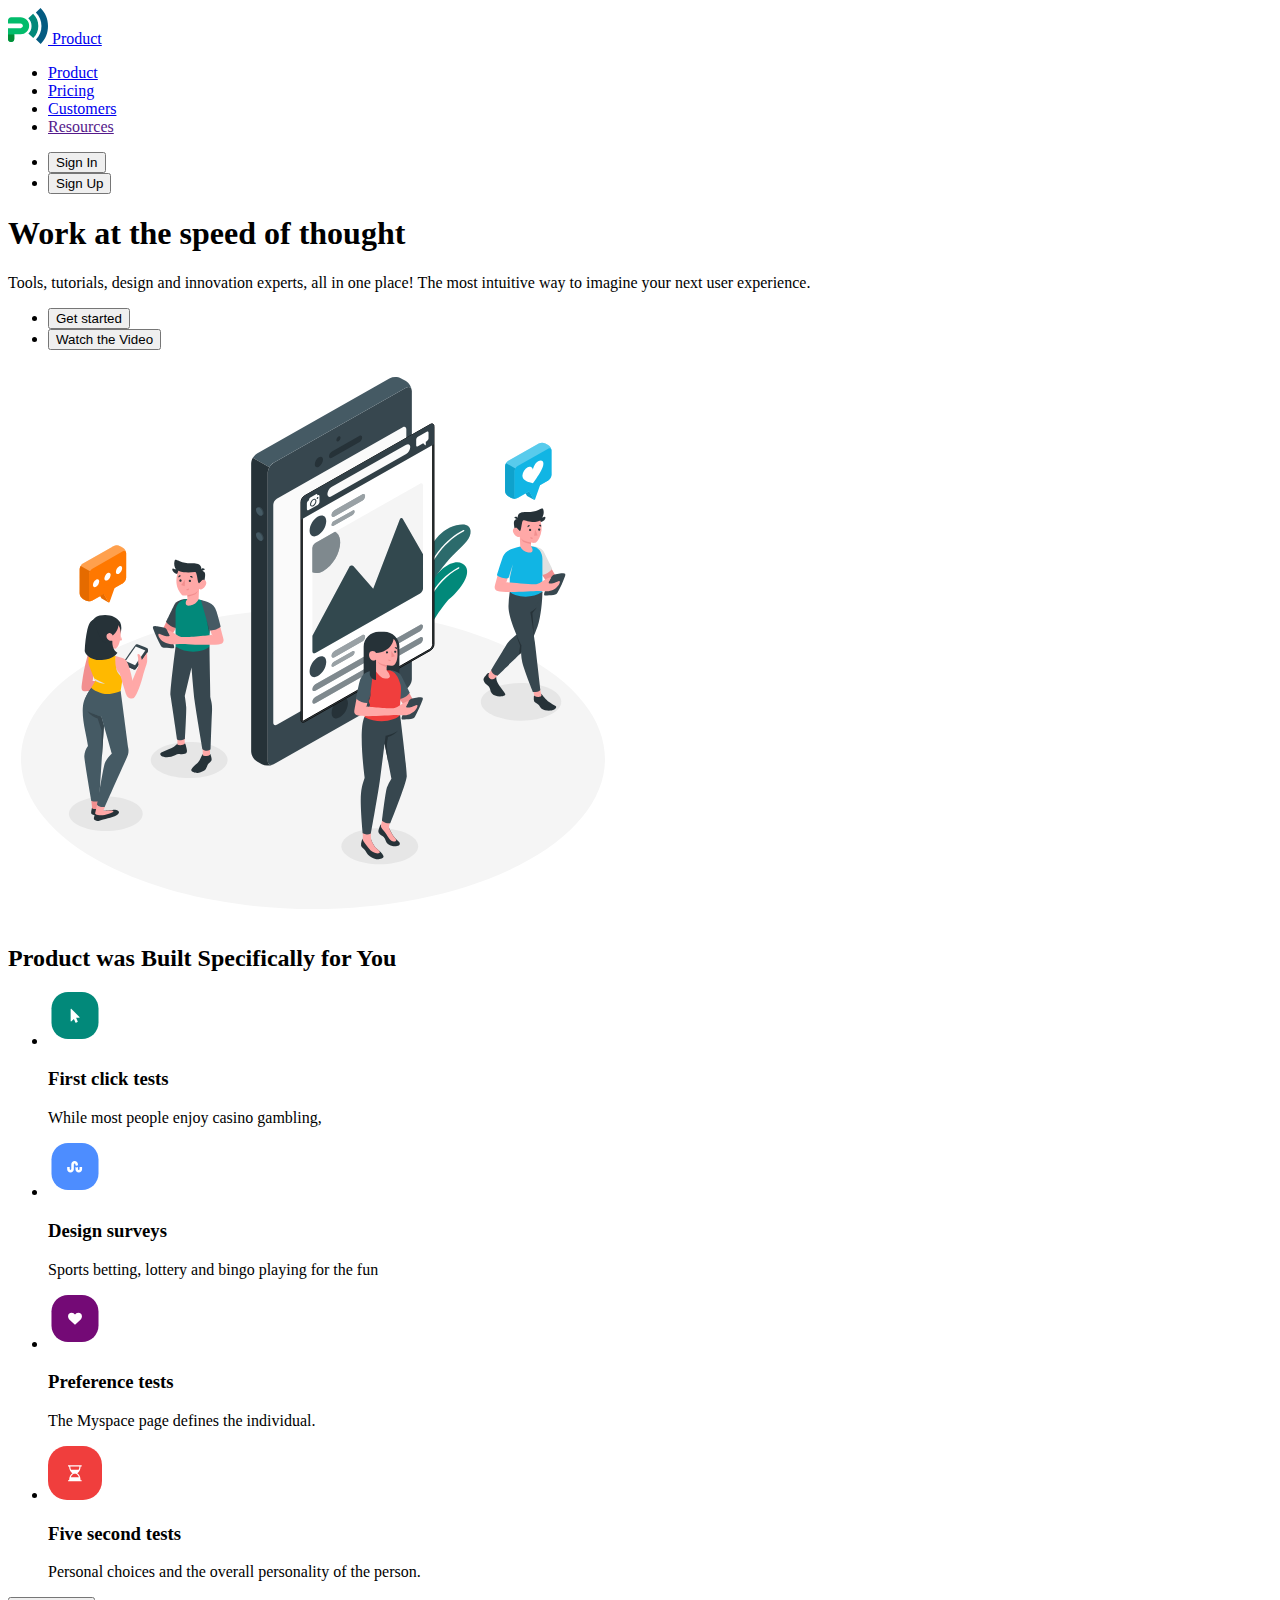
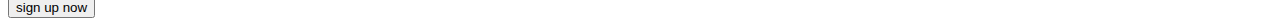
==== index.html @ 3a1fd3b2 "update files" ====
<!DOCTYPE html>
<html lang="en">
  <head>
    <meta charset="UTF-8" />
    <meta name="viewport" content="width=device-width, initial-scale=1.0" />
    <title>Business Promotion</title>
  </head>
  <body>
    <header>
      <a href="./index.html">
        <img src="./images/logo.svg" alt="logo" width="40" height="36" />
        Product
      </a>

      <nav>
        <ul>
          <li><a href="./index.html">Product</a></li>
          <li><a href="./pricing.html">Pricing</a></li>
          <li><a href="./customers.html">Customers</a></li>
          <li><a href="">Resources</a></li>
        </ul>
      </nav>

      <ul>
        <li><button type="button">Sign In</button></li>
        <li><button type="button">Sign Up</button></li>
      </ul>
    </header>
    <main>
      <section>
        <h1>Work at the speed of thought</h1>
        <p>
          Tools, tutorials, design and innovation experts, all in one place! The
          most intuitive way to imagine your next user experience.
        </p>
        <ul>
          <li><button type="button">Get started</button></li>
          <li><button type="button">Watch the Video</button></li>
        </ul>
        <img
          src="./images/hero-img.svg"
          alt="hero-img"
          width="610"
          height="555"
        />
      </section>

      <section>
        <h2>Product was Built Specifically for You</h2>
        <ul>
          <li>
            <img
              src="./images/first-click.svg"
              alt="click"
              width="54"
              height="54"
            />
            <h3>First click tests</h3>
            <p>While most people enjoy casino gambling,</p>
          </li>
          <li>
            <img
              src="./images/design.svg"
              alt="design"
              width="54"
              height="54"
            />
            <h3>Design surveys</h3>
            <p>Sports betting, lottery and bingo playing for the fun</p>
          </li>
          <li>
            <img
              src="./images/preference.svg"
              alt="preference"
              width="54"
              height="54"
            />
            <h3>Preference tests</h3>
            <p>The Myspace page defines the individual.</p>
          </li>
          <li>
            <img
              src="./images/five-second.svg"
              alt="second"
              width="54"
              height="54"
            />
            <h3>Five second tests</h3>
            <p>Personal choices and the overall personality of the person.</p>
          </li>
        </ul>
        <button type="button">sign up now</button>
      </section>
    </main>
    <footer></footer>
  </body>
</html>
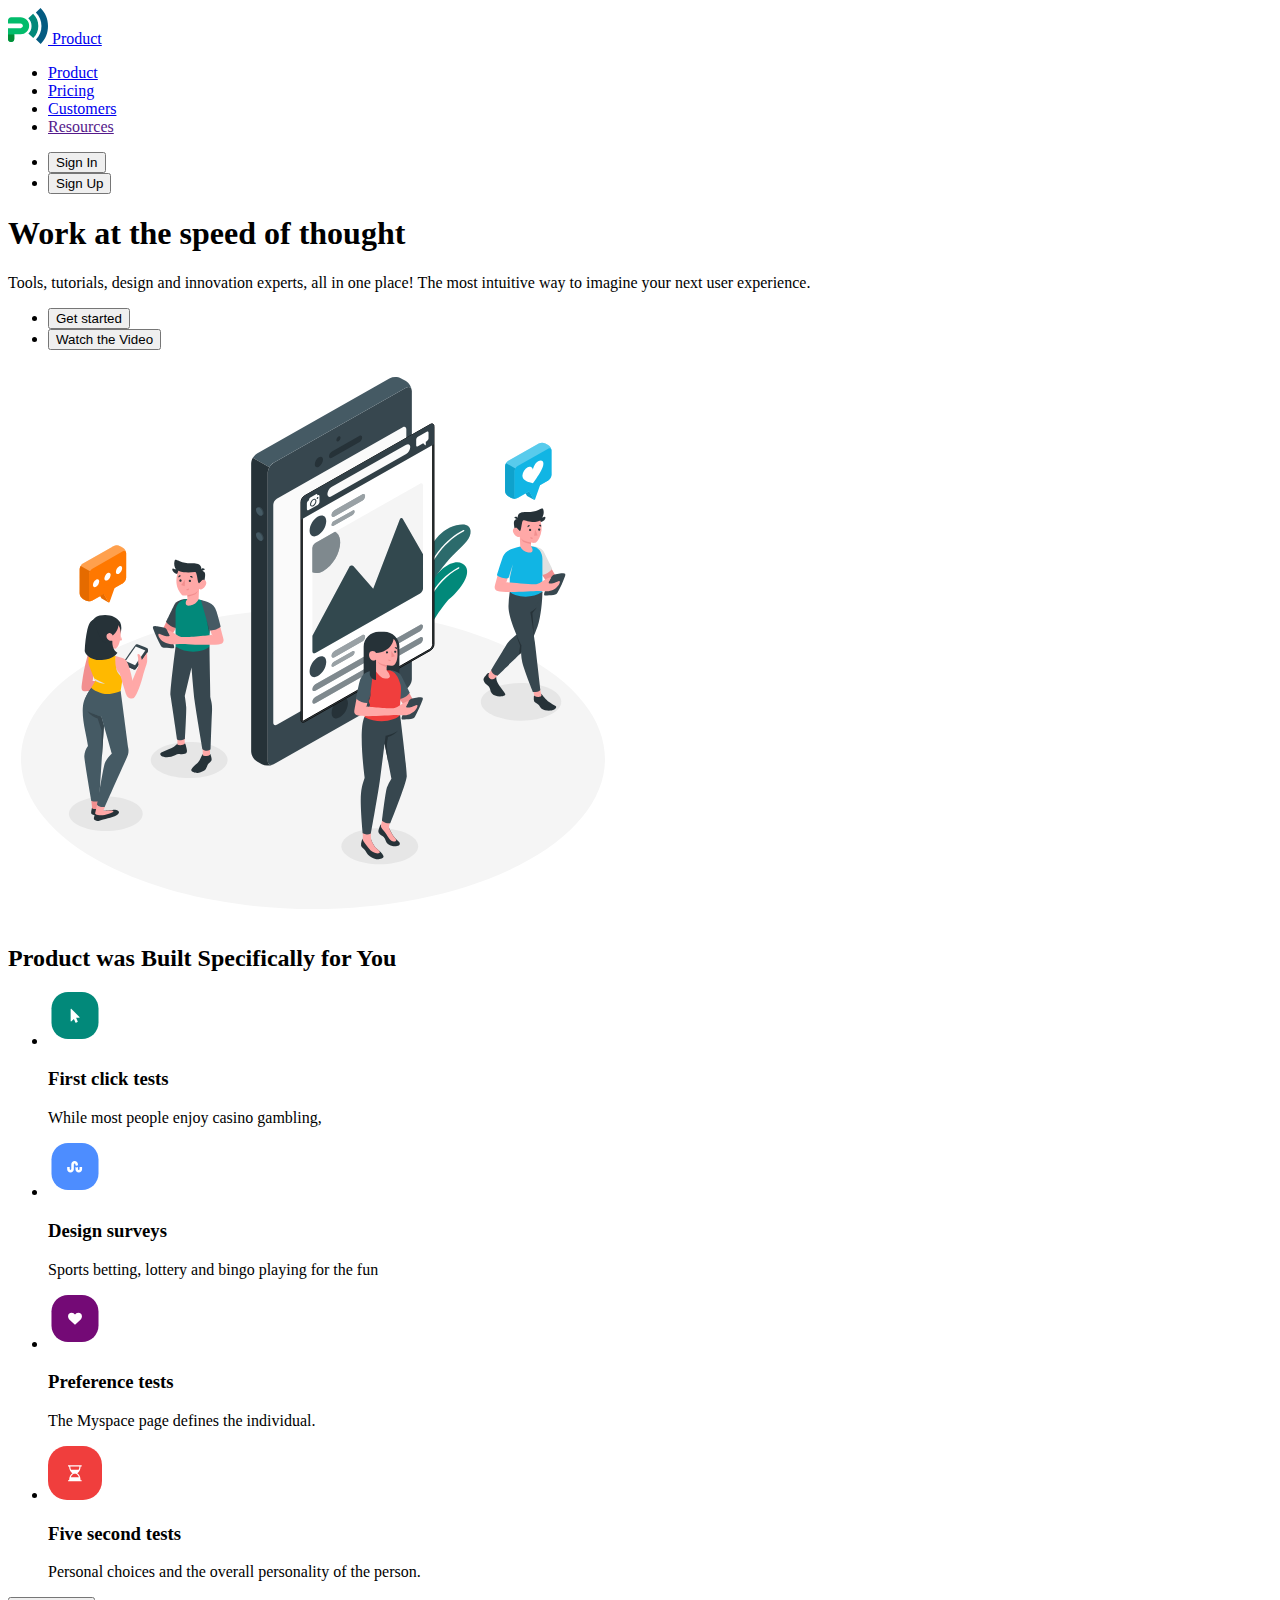
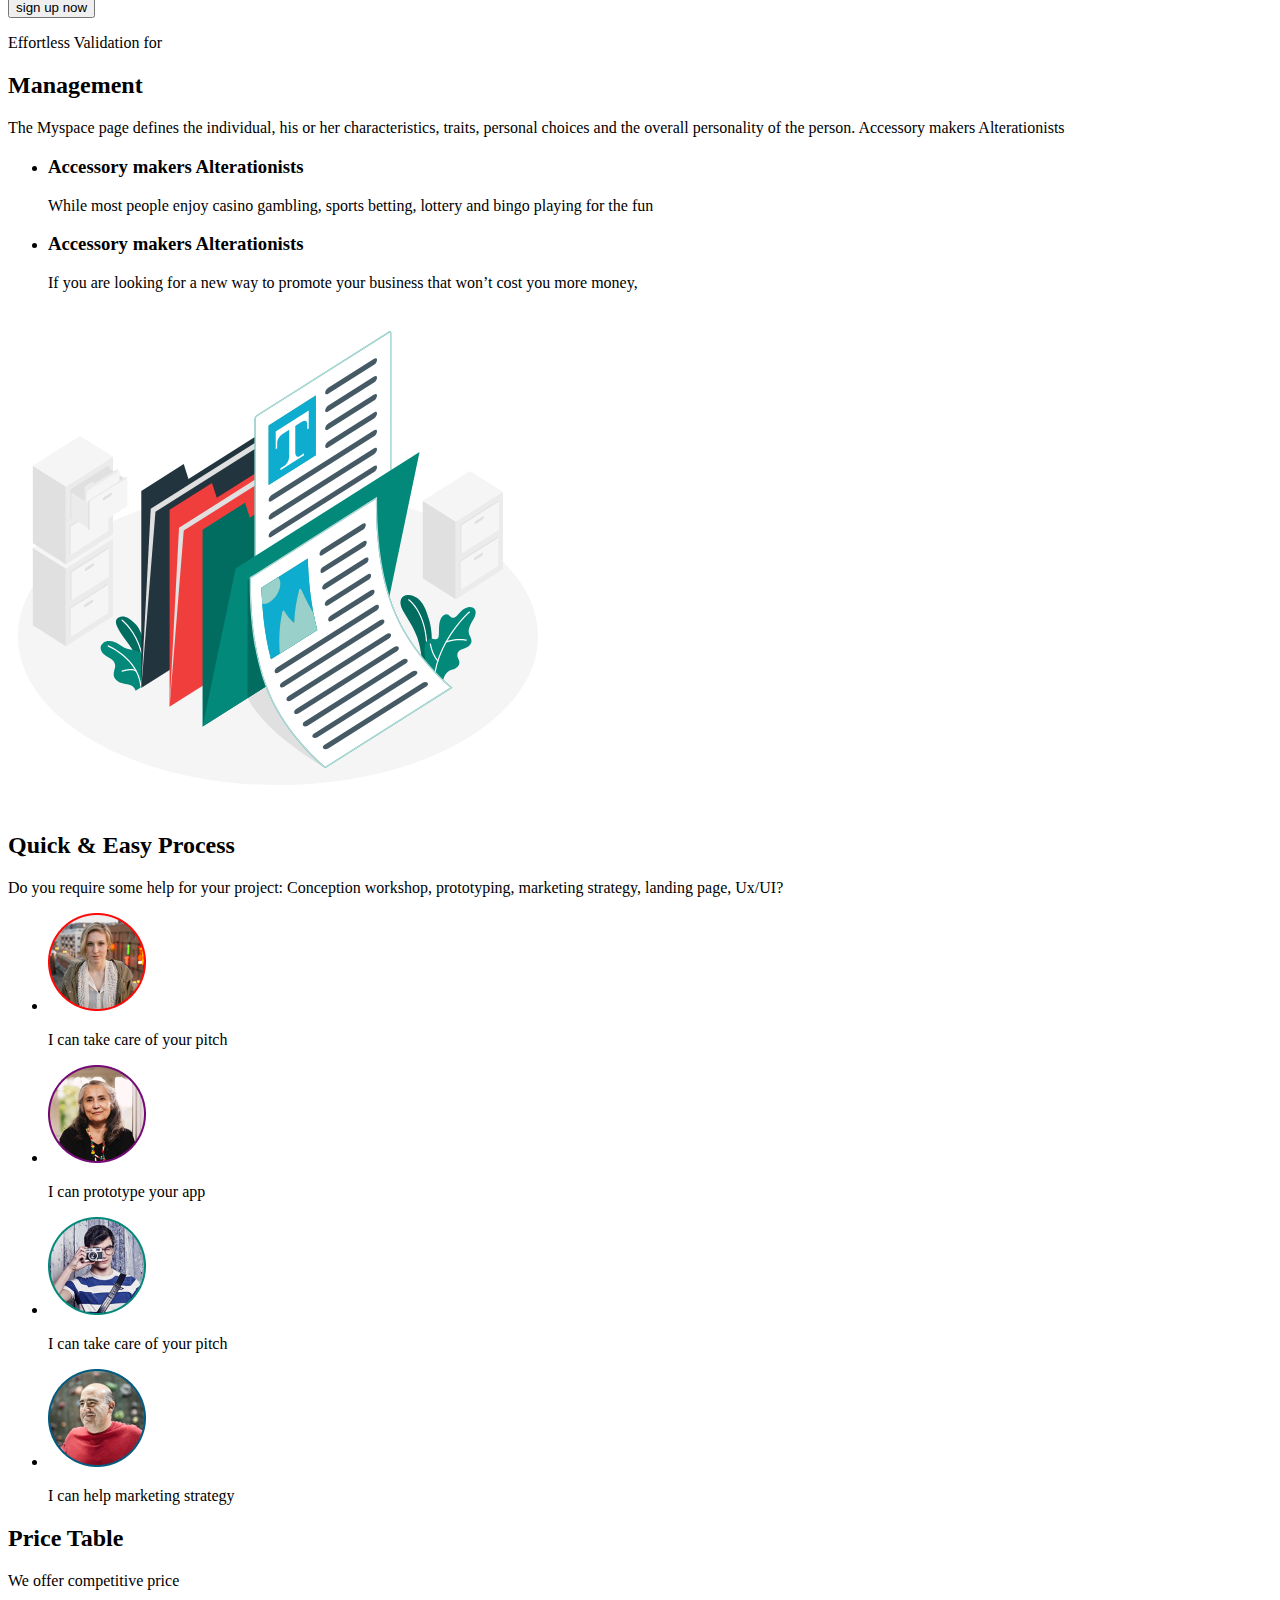
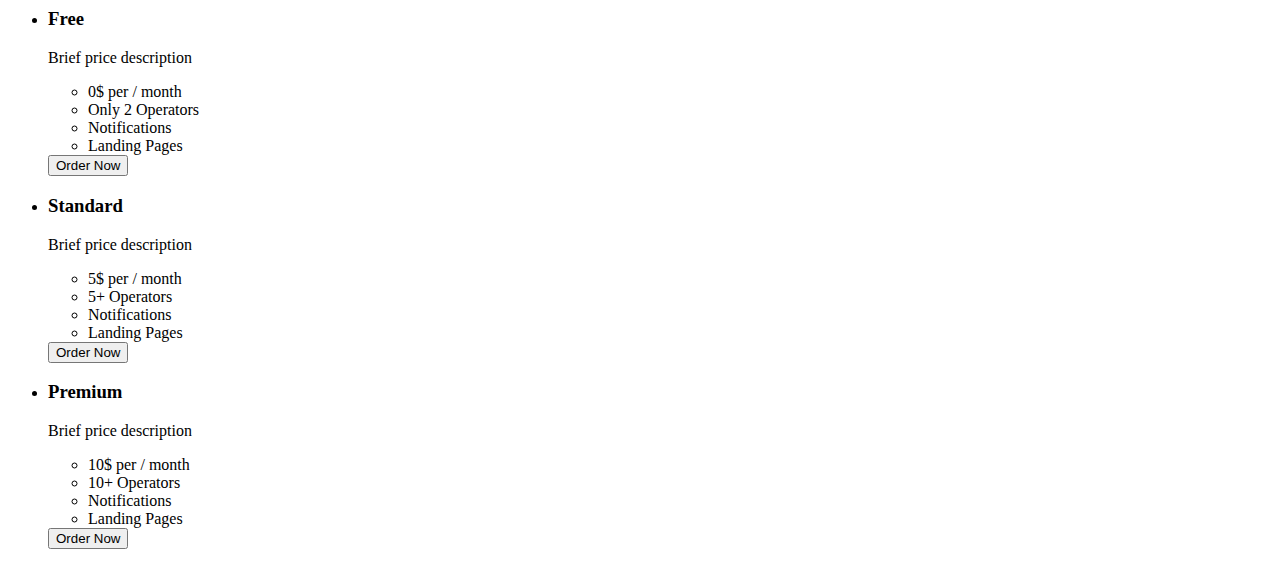
==== commit fa0d8596: "update files" ====
--- a/index.html
+++ b/index.html
@@ -91,6 +91,114 @@
         </ul>
         <button type="button">sign up now</button>
       </section>
+
+      <section>
+        <p>Effortless Validation for</p>
+        <h2>Management</h2>
+        <p>
+          The Myspace page defines the individual, his or her characteristics,
+          traits, personal choices and the overall personality of the person.
+          Accessory makers Alterationists
+        </p>
+        <ul>
+          <li>
+            <h3>Accessory makers Alterationists</h3>
+            <p>
+              While most people enjoy casino gambling, sports betting, lottery
+              and bingo playing for the fun
+            </p>
+          </li>
+          <li>
+            <h3>Accessory makers Alterationists</h3>
+            <p>
+              If you are looking for a new way to promote your business that
+              won’t cost you more money,
+            </p>
+          </li>
+        </ul>
+        <img
+          src="./images/management-img.svg"
+          alt="management"
+          width="540"
+          height="500"
+        />
+      </section>
+
+      <section>
+        <h2>Quick & Easy Process</h2>
+        <p>
+          Do you require some help for your project: Conception workshop,
+          prototyping, marketing strategy, landing page, Ux/UI?
+        </p>
+        <ul>
+          <li>
+            <img
+              src="./images/woman1.png"
+              alt="woman1"
+              width="98"
+              height="98"
+            />
+            <p>I can take care of your pitch</p>
+          </li>
+          <li>
+            <img
+              src="./images/woman2.png"
+              alt="woman2"
+              width="98"
+              height="98"
+            />
+            <p>I can prototype your app</p>
+          </li>
+          <li>
+            <img src="./images/man1.png" alt="man1" width="98" height="98" />
+            <p>I can take care of your pitch</p>
+          </li>
+          <li>
+            <img src="./images/man2.png" alt="man2" width="98" height="98" />
+            <p>I can help marketing strategy</p>
+          </li>
+        </ul>
+      </section>
+
+      <section>
+        <h2>Price Table</h2>
+        <p>We offer competitive price</p>
+        <ul>
+          <li>
+            <h3>Free</h3>
+            <p>Brief price description</p>
+            <ul>
+              <li>0$ per / month</li>
+              <li>Only 2 Operators</li>
+              <li>Notifications</li>
+              <li>Landing Pages</li>
+            </ul>
+            <button type="button">Order Now</button>
+          </li>
+          <li>
+            <h3>Standard</h3>
+            <p>Brief price description</p>
+            <ul>
+              <li>5$ per / month</li>
+              <li>5+ Operators</li>
+              <li>Notifications</li>
+              <li>Landing Pages</li>
+            </ul>
+            <button type="button">Order Now</button>
+          </li>
+          <li>
+            <h3>Premium</h3>
+            <p>Brief price description</p>
+            <ul>
+              <li>10$ per / month</li>
+              <li>10+ Operators</li>
+              <li>Notifications</li>
+              <li>Landing Pages</li>
+            </ul>
+            <button type="button">Order Now</button>
+          </li>
+        </ul>
+      </section>
     </main>
     <footer></footer>
   </body>
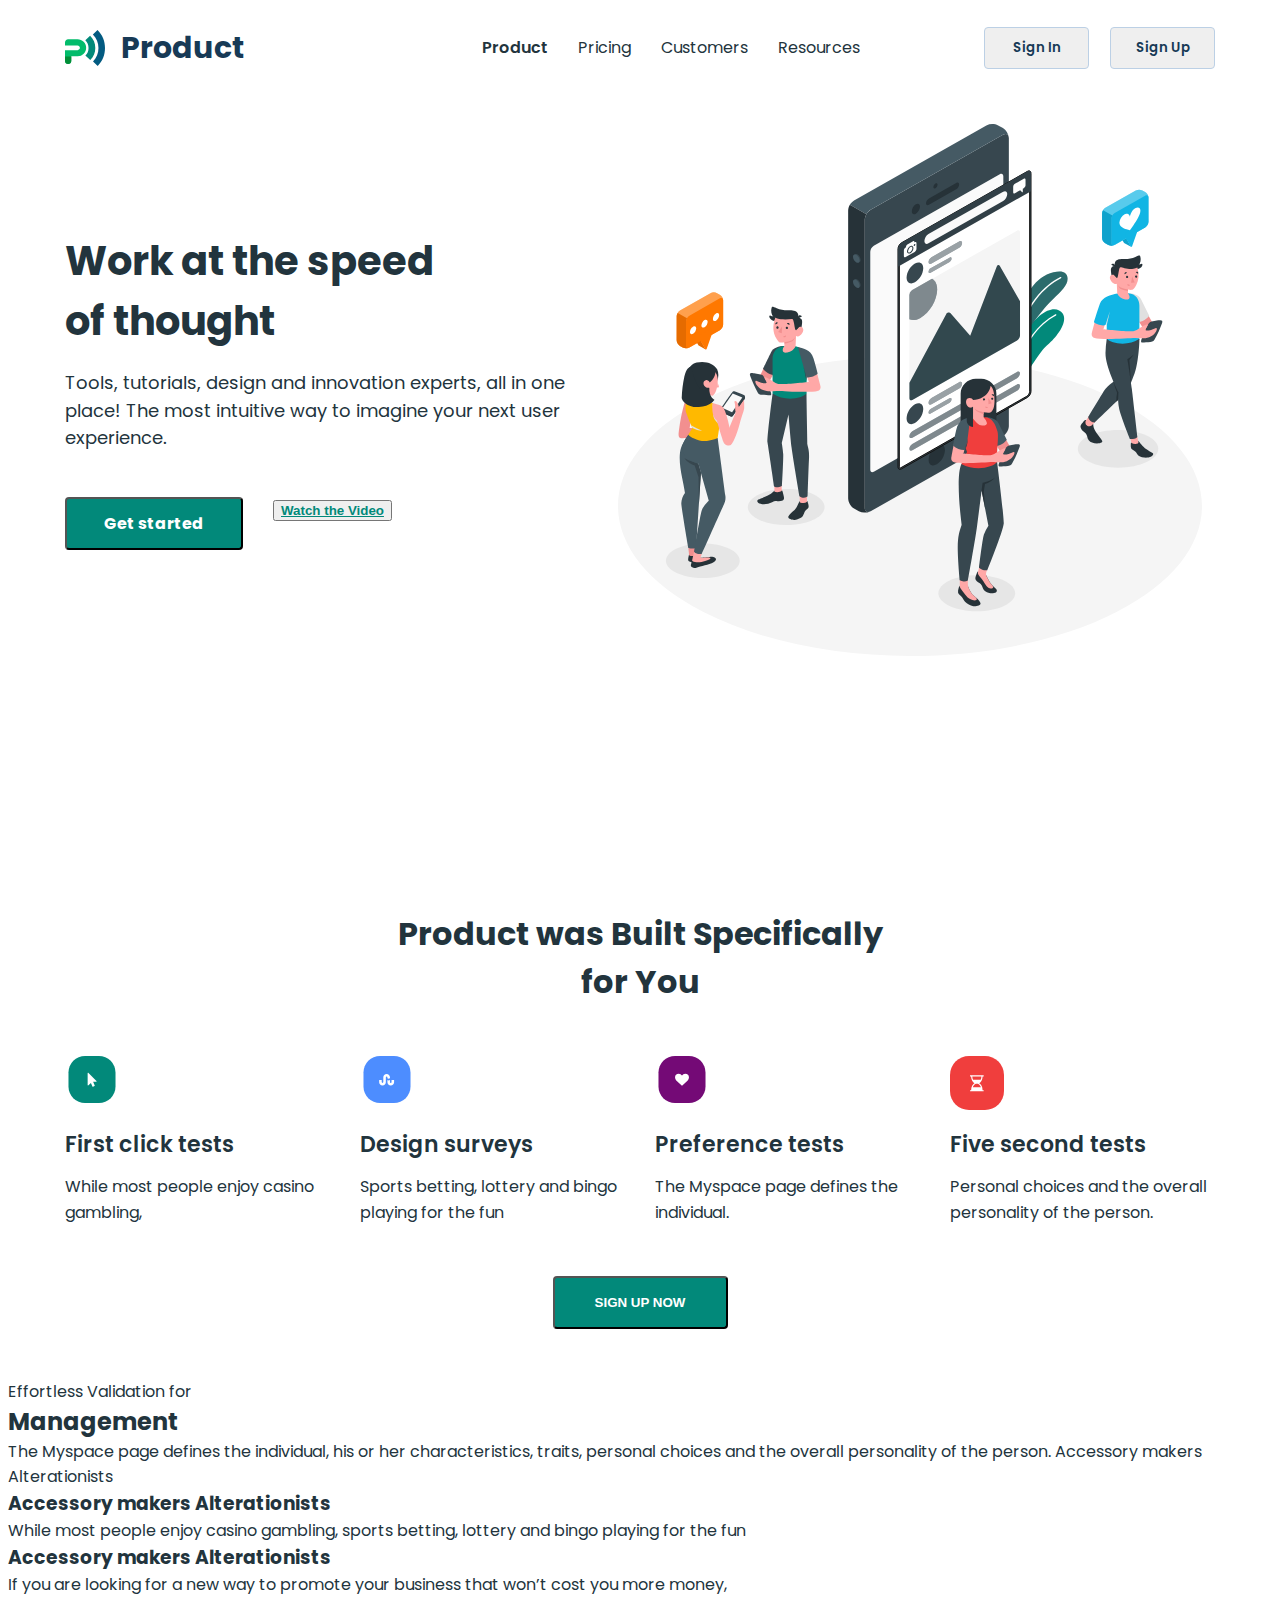
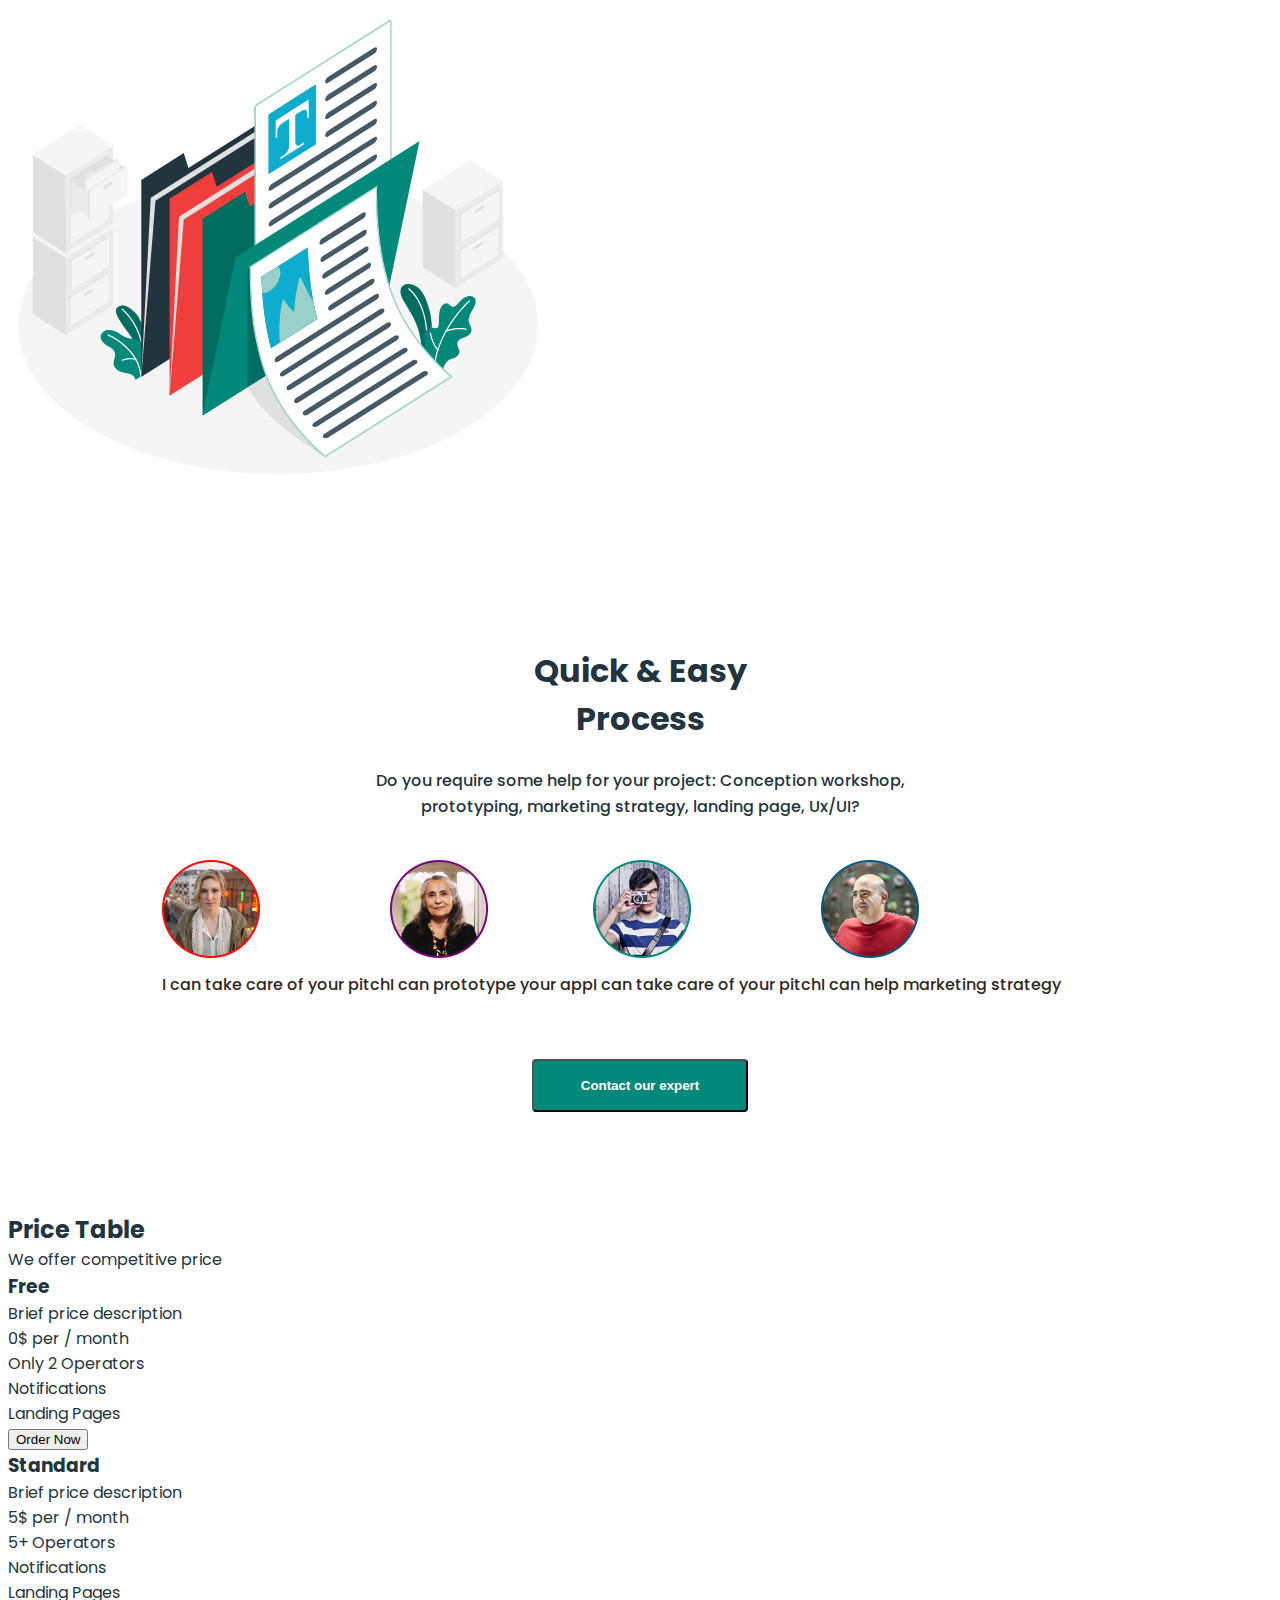
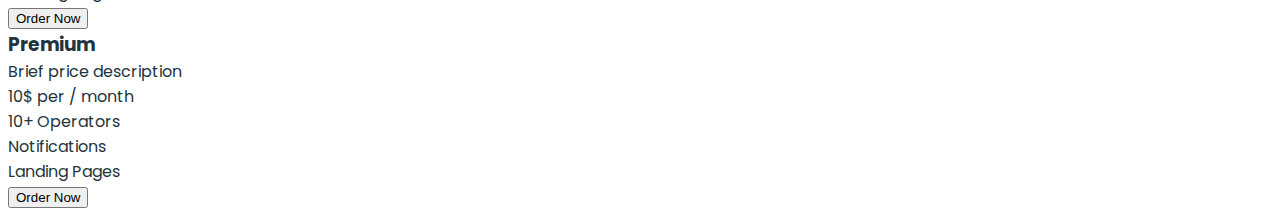
==== commit 43f883fb: "update files" ====
--- a/index.html
+++ b/index.html
@@ -4,92 +4,140 @@
     <meta charset="UTF-8" />
     <meta name="viewport" content="width=device-width, initial-scale=1.0" />
     <title>Business Promotion</title>
+    <link
+      rel="stylesheet"
+      href="https://cdnjs.cloudflare.com/ajax/libs/modern-normalize/3.0.1/modern-normalize.min.css"
+      integrity="sha512-q6WgHqiHlKyOqslT/lgBgodhd03Wp4BEqKeW6nNtlOY4quzyG3VoQKFrieaCeSnuVseNKRGpGeDU3qPmabCANg=="
+      crossorigin="anonymous"
+      referrerpolicy="no-referrer"
+    />
+    <link rel="preconnect" href="https://fonts.googleapis.com" />
+    <link rel="preconnect" href="https://fonts.gstatic.com" crossorigin />
+    <link
+      href="https://fonts.googleapis.com/css2?family=Inter:opsz,wght@14..32,500,700&family=Montserrat:wght@400,500,600,700&family=Poppins:wght@400;500;600;700;800&family=Roboto:wght@400,500,700&display=swap"
+      rel="stylesheet"
+    />
+    <link rel="stylesheet" href="./css/styles.css" />
   </head>
   <body>
-    <header>
-      <a href="./index.html">
-        <img src="./images/logo.svg" alt="logo" width="40" height="36" />
-        Product
-      </a>
-
-      <nav>
-        <ul>
-          <li><a href="./index.html">Product</a></li>
-          <li><a href="./pricing.html">Pricing</a></li>
-          <li><a href="./customers.html">Customers</a></li>
-          <li><a href="">Resources</a></li>
+    <header class="header">
+      <div class="container header-container">
+        <a class="logo" href="./index.html">
+          <img src="./images/logo.svg" alt="logo" width="40" height="36" />
+          Product
+        </a>
+        <nav class="header-nav">
+          <ul class="header-nav-list">
+            <li class="header-nav-item">
+              <a class="header-nav-link current" href="./index.html">Product</a>
+            </li>
+            <li class="header-nav-item">
+              <a class="header-nav-link" href="./pricing.html">Pricing</a>
+            </li>
+            <li class="header-nav-item">
+              <a class="header-nav-link" href="./customers.html">Customers</a>
+            </li>
+            <li class="header-nav-item">
+              <a class="header-nav-link" href="">Resources</a>
+            </li>
+          </ul>
+        </nav>
+        <ul class="header-btn-list">
+          <li class="header-btn-item">
+            <button class="header-btn" type="button">Sign In</button>
+          </li>
+          <li class="header-btn-item">
+            <button class="header-btn" type="button">Sign Up</button>
+          </li>
         </ul>
-      </nav>
-
-      <ul>
-        <li><button type="button">Sign In</button></li>
-        <li><button type="button">Sign Up</button></li>
-      </ul>
+      </div>
     </header>
     <main>
-      <section>
-        <h1>Work at the speed of thought</h1>
-        <p>
-          Tools, tutorials, design and innovation experts, all in one place! The
-          most intuitive way to imagine your next user experience.
-        </p>
-        <ul>
-          <li><button type="button">Get started</button></li>
-          <li><button type="button">Watch the Video</button></li>
-        </ul>
-        <img
-          src="./images/hero-img.svg"
-          alt="hero-img"
-          width="610"
-          height="555"
-        />
-      </section>
-
-      <section>
-        <h2>Product was Built Specifically for You</h2>
-        <ul>
-          <li>
-            <img
-              src="./images/first-click.svg"
-              alt="click"
-              width="54"
-              height="54"
-            />
-            <h3>First click tests</h3>
-            <p>While most people enjoy casino gambling,</p>
-          </li>
-          <li>
-            <img
-              src="./images/design.svg"
-              alt="design"
-              width="54"
-              height="54"
-            />
-            <h3>Design surveys</h3>
-            <p>Sports betting, lottery and bingo playing for the fun</p>
-          </li>
-          <li>
-            <img
-              src="./images/preference.svg"
-              alt="preference"
-              width="54"
-              height="54"
-            />
-            <h3>Preference tests</h3>
-            <p>The Myspace page defines the individual.</p>
-          </li>
-          <li>
-            <img
-              src="./images/five-second.svg"
-              alt="second"
-              width="54"
-              height="54"
-            />
-            <h3>Five second tests</h3>
-            <p>Personal choices and the overall personality of the person.</p>
-          </li>
-        </ul>
-        <button type="button">sign up now</button>
+      <section class="hero">
+        <div class="container hero-container">
+          <div>
+            <h1 class="hero-title">Work at the speed of thought</h1>
+            <p class="hero-text">
+              Tools, tutorials, design and innovation experts, all in one place!
+              The most intuitive way to imagine your next user experience.
+            </p>
+            <ul class="hero-btn-list">
+              <li class="hero-list-item">
+                <button class="hero-btn-start" type="button">
+                  Get started
+                </button>
+              </li>
+              <li class="hero-list-item">
+                <button class="hero-btn-video" type="button">
+                  Watch the Video
+                </button>
+              </li>
+            </ul>
+          </div>
+          <img
+            src="./images/hero-img.svg"
+            alt="hero-img"
+            width="610"
+            height="555"
+          />
+        </div>
+      </section>
+
+      <section class="product">
+        <div class="container">
+          <h2 class="product-title">Product was Built Specifically for You</h2>
+          <ul class="product-list">
+            <li class="product-list-item">
+              <img
+                src="./images/first-click.svg"
+                alt="click"
+                width="54"
+                height="54"
+              />
+              <h3 class="product-list-title">First click tests</h3>
+              <p class="product-list-text">
+                While most people enjoy casino gambling,
+              </p>
+            </li>
+            <li class="product-list-item">
+              <img
+                src="./images/design.svg"
+                alt="design"
+                width="54"
+                height="54"
+              />
+              <h3 class="product-list-title">Design surveys</h3>
+              <p class="product-list-text">
+                Sports betting, lottery and bingo playing for the fun
+              </p>
+            </li>
+            <li class="product-list-item">
+              <img
+                src="./images/preference.svg"
+                alt="preference"
+                width="54"
+                height="54"
+              />
+              <h3 class="product-list-title">Preference tests</h3>
+              <p class="product-list-text">
+                The Myspace page defines the individual.
+              </p>
+            </li>
+            <li class="product-list-item">
+              <img
+                src="./images/five-second.svg"
+                alt="second"
+                width="54"
+                height="54"
+              />
+              <h3 class="product-list-title">Five second tests</h3>
+              <p class="product-list-text">
+                Personal choices and the overall personality of the person.
+              </p>
+            </li>
+          </ul>
+          <button class="product-btn" type="button">sign up now</button>
+        </div>
       </section>
 
       <section>
@@ -124,40 +172,57 @@
         />
       </section>
 
-      <section>
-        <h2>Quick & Easy Process</h2>
-        <p>
-          Do you require some help for your project: Conception workshop,
-          prototyping, marketing strategy, landing page, Ux/UI?
-        </p>
-        <ul>
-          <li>
-            <img
-              src="./images/woman1.png"
-              alt="woman1"
-              width="98"
-              height="98"
-            />
-            <p>I can take care of your pitch</p>
-          </li>
-          <li>
-            <img
-              src="./images/woman2.png"
-              alt="woman2"
-              width="98"
-              height="98"
-            />
-            <p>I can prototype your app</p>
-          </li>
-          <li>
-            <img src="./images/man1.png" alt="man1" width="98" height="98" />
-            <p>I can take care of your pitch</p>
-          </li>
-          <li>
-            <img src="./images/man2.png" alt="man2" width="98" height="98" />
-            <p>I can help marketing strategy</p>
-          </li>
-        </ul>
+      <section class="process">
+        <div class="container process-container">
+          <h2 class="process-title">Quick & Easy Process</h2>
+          <p class="process-text">
+            Do you require some help for your project: Conception workshop,
+            prototyping, marketing strategy, landing page, Ux/UI?
+          </p>
+          <ul class="process-list">
+            <li class="process-list-item">
+              <img
+                class="process-list-photo"
+                src="./images/woman1.png"
+                alt="woman1"
+                width="98"
+                height="98"
+              />
+              <p class="process-list-text">I can take care of your pitch</p>
+            </li>
+            <li class="process-list-item">
+              <img
+                class="process-list-photo"
+                src="./images/woman2.png"
+                alt="woman2"
+                width="98"
+                height="98"
+              />
+              <p class="process-list-text">I can prototype your app</p>
+            </li>
+            <li class="process-list-item">
+              <img
+                class="process-list-photo"
+                src="./images/man1.png"
+                alt="man1"
+                width="98"
+                height="98"
+              />
+              <p class="process-list-text">I can take care of your pitch</p>
+            </li>
+            <li class="process-list-item">
+              <img
+                class="process-list-photo"
+                src="./images/man2.png"
+                alt="man2"
+                width="98"
+                height="98"
+              />
+              <p class="process-list-text">I can help marketing strategy</p>
+            </li>
+          </ul>
+          <button class="process-btn" type="button">Contact our expert</button>
+        </div>
       </section>
 
       <section>
--- a/css/styles.css
+++ b/css/styles.css
@@ -0,0 +1,282 @@
+body {
+    font-family: "Poppins", sans-serif;
+    color: #22343d;
+    background-color: #fff;
+}
+
+ul,
+ol {
+    list-style: none;
+    margin: 0;
+    padding-left: 0;
+}
+
+a {
+    text-decoration: none;
+}
+
+p,
+h1,
+h2,
+h3,
+h4,
+h5,
+h6 {
+    margin: 0;
+}
+
+img {
+    display: block;
+}
+
+button {
+    cursor: pointer;
+}
+
+.container {
+    max-width: 1150px;
+    padding: 0 20px;
+    margin: 0 auto;
+}
+
+/* Header */
+
+.header {}
+
+.header-container {
+    display: flex;
+    align-items: center;
+}
+
+.logo {
+    display: flex;
+    align-items: center;
+    gap: 16px;
+    margin-right: 237px;
+    font-weight: 700;
+    font-size: 30px;
+    line-height: 0.93;
+    color: #173a56;
+}
+
+.header-nav {
+    margin-right: auto;
+}
+
+.header-nav-list {
+    display: flex;
+    align-items: center;
+    gap: 30px;
+}
+
+.header-nav-item {}
+
+.header-nav-link {
+    display: block;
+    padding: 26px 0;
+    line-height: 1.75;
+    color: #22343d
+}
+
+.current {
+    font-weight: 600;
+}
+
+.header-btn-list {
+    display: flex;
+    gap: 21px;
+}
+
+.header-btn-item {}
+
+.header-btn {
+    border: 1px solid #bcd0e5;
+    border-radius: 4px;
+    min-width: 105px;
+    height: 42px;
+    font-family: inherit;
+    font-weight: 600;
+    text-align: center;
+    color: #173a56;
+}
+
+.header-btn:hover,
+.header-btn:focus {
+    background-color:#02897a;
+    color: #fff;
+}
+
+/* Header */
+
+/* Hero */
+
+.hero {
+    padding-top: 25px;
+    padding-bottom: 121px;
+}
+
+.container {}
+
+.hero-container {
+    display: flex;
+    align-items: center;
+}
+
+.hero-title {
+    font-weight: 700;
+    font-size: 40px;
+    line-height: 1.5;
+    max-width: 390px;
+    margin-bottom: 18px;
+}
+
+.hero-text {
+    font-weight: 400;
+    font-size: 18px;
+    line-height: 1.55;
+    margin-bottom: 45px;
+}
+
+.hero-btn-list {
+    display: flex;
+    gap: 30px;
+}
+
+.hero-list-item {}
+
+.hero-btn-start {
+    border-radius: 4px;
+    min-width: 178px;
+    height: 53px;
+    font-family: inherit;
+    background-color: #02897a;
+    font-weight: 700;
+    font-size: 16px;
+    color: #fff;
+}
+
+.hero-btn-video {
+    font-weight: 600;
+    text-decoration: underline;
+    text-decoration-skip-ink: none;
+    color: #02897a;
+}
+
+/* Hero */
+
+/* Product */
+
+.product {
+    padding-top: 121px;
+    padding-bottom: 50px;
+}
+
+.product-title {
+    max-width: 500px;
+    margin: 0 auto;
+    margin-bottom: 50px;
+    font-weight: 700;
+    font-size: 32px;
+    text-align: center;
+    color: #22343d;
+}
+
+.product-list {
+    display: flex;
+    align-items: center;
+    gap: 30px;
+    margin-bottom: 50px;
+}
+
+.product-list-item {
+    width: calc((100% - 30px * 3) / 4);
+}
+
+.product-list-title {
+    margin-top: 18px;
+    margin-bottom: 13px;
+    font-weight: 600;
+    font-size: 22px;
+    color: #22343d;
+}
+
+.product-list-text {
+    line-height: 1.62;
+    color: #22343d
+}
+
+.product-btn {
+    border-radius: 4px;
+    min-width: 175px;
+    height: 53px;
+    font-weight: 700;
+    color: #fff;
+    background-color: #02897a;
+    display: block;
+    margin: 0 auto;
+    text-transform: uppercase;
+}
+
+/* Process */
+
+.process {
+    padding-top: 150px;
+    padding-bottom: 100px;
+}
+
+.container {}
+
+.process-container {
+    width: 956px;
+}
+
+.process-title {
+    max-width: 348px;
+    margin: 0 auto;
+    margin-bottom: 25px;
+    font-weight: 700;
+    font-size: 32px;
+    text-align: center;
+    color: #22343d;
+}
+
+.process-text {
+    max-width: 542px;
+    font-weight: 500;
+    margin: 0 auto;
+    margin-bottom: 40px;
+    line-height: 1.62;
+    text-align: center;
+    color: #22343d;
+}
+
+.process-list {
+    display: flex;
+    flex-wrap: wrap;
+    margin-bottom: 50px;
+}
+
+.process-list-item {
+    justify-content: center;
+}
+
+.process-list-photo {}
+
+.process-list-text {
+    font-weight: 500;
+    text-align: center;
+    color: #2f281e;
+    padding-top: 14px;
+    padding-bottom: 12px;
+}
+
+.process-btn {
+    display: block;
+    font-weight: 700;
+    color: #fff;
+    background-color: #02897a;
+    border-radius: 4px;
+    min-width: 216px;
+    height: 53px;
+    margin: 0 auto;
+}